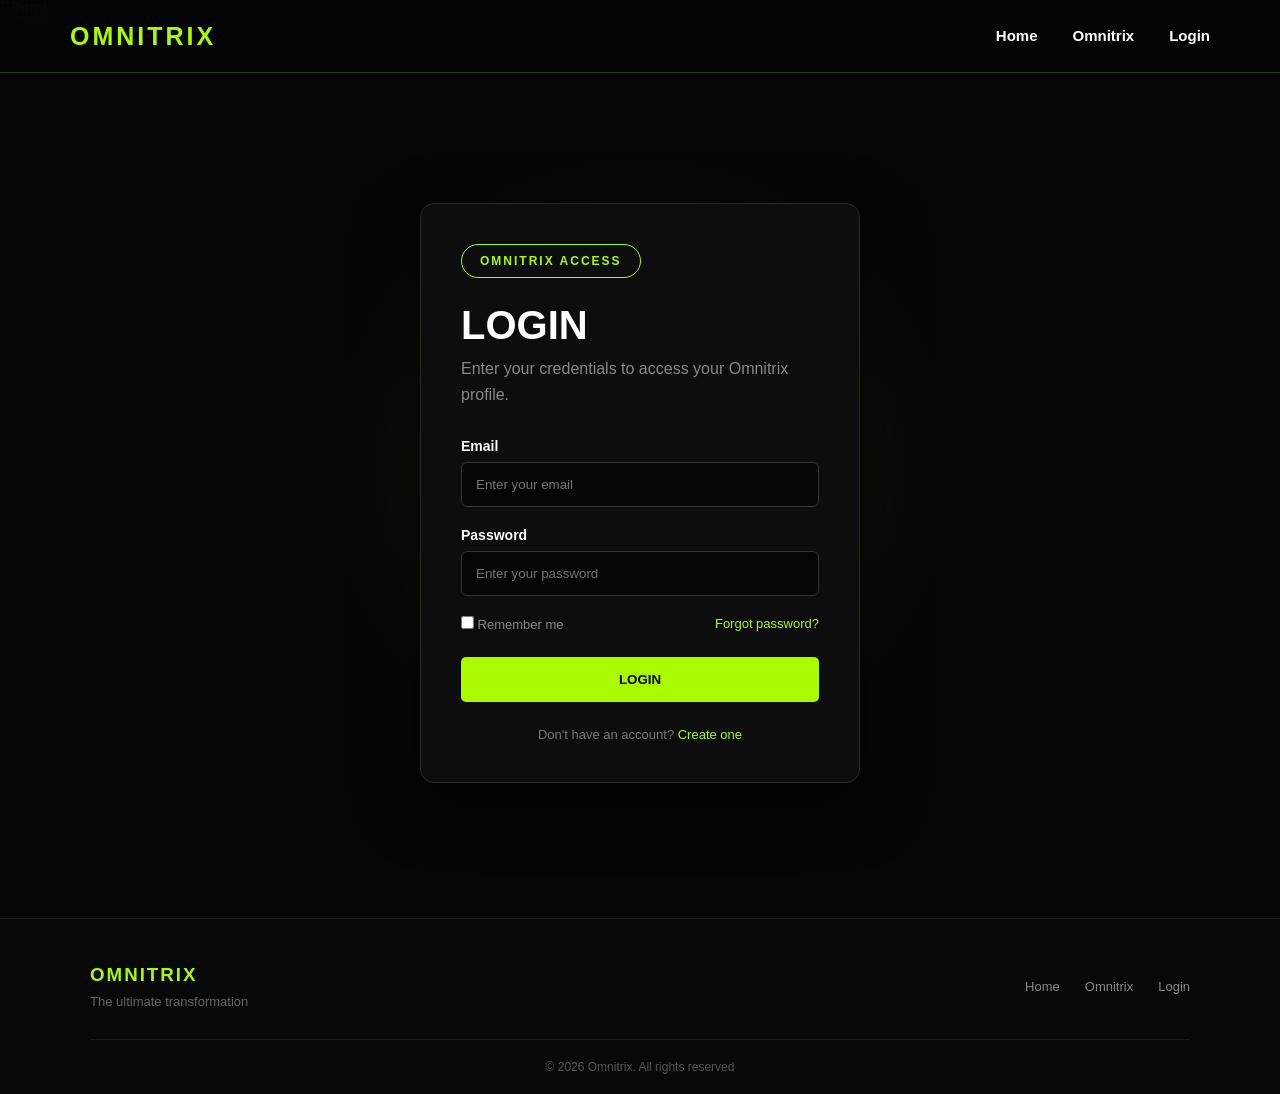
==== login.html @ 634e3bc7 "Initial_State" ====
```html
<!doctype html>
<html lang="en">
  <head>
    <meta charset="UTF-8" />

    <meta name="viewport" content="width=device-width, initial-scale=1.0" />

    <title>Omnitrix | Login</title>

    <link rel="stylesheet" href="./src/site.css" />
  </head>

  <body>
    <header class="site-nav">
      <div class="nav-container">
        <a href="index.html" class="logo"> OMNITRIX </a>

        <nav>
          <ul class="nav-links">
            <li>
              <a href="./index.html"> Home </a>
            </li>

            <li>
              <a href="Omnitrix.html"> Omnitrix </a>
            </li>

            <li>
              <a href="login.html"> Login </a>
            </li>
          </ul>
        </nav>
      </div>
    </header>
    <main>
      <section class="login-section">
        <div class="login-box">
          <span class="hero-badge"> OMNITRIX ACCESS </span>

          <h1>LOGIN</h1>

          <p>Enter your credentials to access your Omnitrix profile.</p>

          <form>
            <div class="form-group">
              <label for="email"> Email </label>

              <input
                type="email"
                id="email"
                placeholder="Enter your email"
                required
              />
            </div>

            <div class="form-group">
              <label for="password"> Password </label>

              <input
                type="password"
                id="password"
                placeholder="Enter your password"
                required
              />
            </div>

            <div class="form-options">
              <label>
                <input type="checkbox" />

                Remember me
              </label>

              <a href="#"> Forgot password? </a>
            </div>

            <button type="submit" class="login-button">LOGIN</button>

            <p class="register-text">
              Don't have an account?

              <a href="#"> Create one </a>
            </p>
          </form>
        </div>
      </section>
    </main>
    <footer class="site-footer">
      <div class="footer-container">
        <div>
          <h3>OMNITRIX</h3>
          <p>The ultimate transformation</p>
        </div>
        <div class="footer-links">
          <a href="index.html"> Home </a>

          <a href="Omnitrix.html"> Omnitrix </a>

          <a href="login.html"> Login </a>
        </div>
      </div>
      <div class="copyright">&copy; 2026 Omnitrix. All rights reserved</div>
    </footer>
  </body>
</html>
---- src/site.css ----
* {
  margin: 0;
  padding: 0;
  box-sizing: border-box;
}

html {
  scroll-behavior: smooth;
}

body {
  font-family: Arial, Helvetica, sans-serif;
  background: #050505;
  color: white;
}

a {
  text-decoration: none;
  color: inherit;
}

:root {
  --green: rgb(171, 251, 0);
  --black: #050505;
  --dark: #0b0b0b;
  --panel: #111111;
  --border: #292929;
  --text: #ffffff;
  --muted: #999999;
}

.site-nav {
  position: fixed;
  top: 0;
  left: 0;
  width: 100%;
  z-index: 1000;
  background: rgba(5, 5, 5, 0.95);
  border-bottom: 1px solid rgba(171, 251, 0, 0.25);
  backdrop-filter: blur(10px);
}

.nav-container {
  width: min(1200px, 100%);
  min-height: 72px;
  margin: auto;
  padding: 0 30px;
  display: flex;
  align-items: center;
  justify-content: space-between;
}

.logo {
  color: var(--green);
  font-size: 25px;
  font-weight: 900;
  letter-spacing: 3px;
  transition: 0.2s;
  text-decoration: none;
}

.logo:hover {
  color: white;
}

.nav-links {
  display: flex;
  align-items: center;
  gap: 35px;
  list-style: none;
  margin: 0;
}

.nav-links a {
  color: white;
  font-size: 15px;
  font-weight: 700;
  position: relative;
  transition: 0.2s;
  text-decoration: none;
}

.nav-links a:hover,
.nav-links a.active {
  color: var(--green);
}

.nav-links a:hover::after,
.nav-links a.active::after {
  width: 100%;
}
.hero {
  min-height: 100vh;
  display: flex;
  align-items: center;
  justify-content: center;
  text-align: center;
  padding: 120px 25px 80px;
  background: radial-gradient(
    circle at center,
    rgba(171, 251, 0, 0.14),
    transparent 45%
  );
}

.hero-content {
  max-width: 850px;
}

.hero-badge {
  display: inline-block;
  color: var(--green);
  border: 1px solid var(--green);
  border-radius: 30px;
  padding: 9px 18px;
  font-size: 12px;
  font-weight: 800;
  letter-spacing: 2px;
  margin-bottom: 25px;
}

.hero h1 {
  font-size: clamp(48px, 8vw, 90px);
  line-height: 0.95;
  margin-bottom: 25px;
  font-weight: 900;
}

.hero h1 span,
.hero-content h1 span {
  color: var(--green);
}

.hero p {
  max-width: 680px;
  margin: auto;
  color: #bbbbbb;
  line-height: 1.8;
  font-size: 17px;
}

.hero-buttons {
  margin-top: 35px;
}

.main-button,
.outline-button {
  display: inline-block;
  padding: 15px 28px;
  margin: 5px;
  border-radius: 5px;
  font-weight: 900;
  transition: 0.2s;
}

.main-button {
  background: var(--green);
  color: black;
}

.main-button:hover {
  color: black;
  transform: translateY(-3px);
  box-shadow: 0 10px 30px rgba(171, 251, 0, 0.25);
}

.outline-button {
  color: var(--green);
  border: 1px solid var(--green);
}

.outline-button:hover {
  background: var(--green);
  color: black;
}

.section {
  width: min(1100px, 100%);
  margin: auto;
  padding: 100px 25px;
}

.section-heading {
  text-align: center;
  margin-bottom: 55px;
}

.section-heading span,
.small-title {
  color: var(--green);
  font-size: 13px;
  font-weight: 900;
  letter-spacing: 3px;
}

.section-heading h2 {
  font-size: 45px;
  margin: 10px 0 15px;
}

.section-heading p {
  color: var(--muted);
}

.feature-grid {
  display: grid;
  grid-template-columns: repeat(3, 1fr);
  gap: 22px;
}

.feature-card {
  background: var(--panel);
  border: 1px solid var(--border);
  border-radius: 12px;
  padding: 32px;
  transition: 0.25s;
}

.feature-card:hover {
  border-color: var(--green);
  transform: translateY(-5px);
}

.feature-card h3 {
  color: var(--green);
  margin-bottom: 15px;
}

.feature-card p {
  color: #999999;
  line-height: 1.7;
}

.feature-icon {
  color: var(--green);
  font-size: 14px;
  font-weight: 900;
  margin-bottom: 25px;
}

.cta-section {
  text-align: center;
  padding: 100px 25px;
  background: linear-gradient(rgba(171, 251, 0, 0.06), rgba(171, 251, 0, 0.02));
  border-top: 1px solid #1d1d1d;
  border-bottom: 1px solid #1d1d1d;
}

.cta-section h2 {
  font-size: 50px;
  margin-bottom: 15px;
}

.cta-section h2 span {
  color: var(--green);
}

.cta-section p {
  color: var(--muted);
  margin-bottom: 25px;
}

.about-hero {
  min-height: 65vh;
  display: flex;
  align-items: center;
  justify-content: center;
  text-align: center;
  padding: 130px 25px 70px;

  background: radial-gradient(
    circle at center,
    rgba(171, 251, 0, 0.12),
    transparent 45%
  );
}

.about-content {
  max-width: 850px;
}

.about-content h1 {
  font-size: clamp(50px, 8vw, 85px);
  line-height: 1;
  margin-bottom: 25px;
}

.about-content h1 span {
  color: var(--green);
}

.about-content p {
  color: #aaaaaa;
  line-height: 1.8;
  font-size: 17px;
}


.about-grid {
  display: grid;
  grid-template-columns:
    1.1fr
    0.9fr;

  gap: 70px;
  align-items: center;
}

.about-text h2 {
  font-size: 48px;
  line-height: 1.05;
  margin: 15px 0 25px;
}

.about-text h2 span {
  color: var(--green);
}

.about-text p {
  color: #999999;
  line-height: 1.8;
  margin-bottom: 20px;
}


.stats-grid {
  display: grid;
  grid-template-columns: repeat(2, 1fr);
  gap: 15px;
}

.stat-card {
  background: var(--panel);
  border: 1px solid var(--border);
  border-radius: 10px;
  padding: 30px;
  min-height: 140px;
  display: flex;
  flex-direction: column;
  justify-content: center;
}

.stat-card strong {
  color: var(--green);
  font-size: 42px;
  margin-bottom: 5px;
}

.stat-card span {
  color: #999999;
  font-size: 14px;
}



.dark-section {
  max-width: none;
  background: #090909;
}

.dark-section .feature-grid {
  width: min(1100px, 100%);
  margin: auto;
  grid-template-columns: repeat(4, 1fr);
}



.login-section {
  min-height: 100vh;
  display: flex;
  align-items: center;
  justify-content: center;
  padding: 120px 20px 70px;
  background: radial-gradient(
    circle at center,
    rgba(171, 251, 0, 0.12),
    transparent 40%
  );
}

.login-box {
  width: min(440px, 100%);
  background: #0d0d0d;
  border: 1px solid #292929;
  border-radius: 14px;
  padding: 40px;
  box-shadow: 0 20px 60px rgba(0, 0, 0, 0.5);
}

.login-box h1 {
  font-size: 40px;
  margin-bottom: 8px;
}

.login-box > p {
  color: #888888;
  line-height: 1.6;
  margin-bottom: 30px;
}


.form-group {
  margin-bottom: 20px;
}

.form-group label {
  display: block;
  font-size: 14px;
  font-weight: 700;
  margin-bottom: 8px;
}

.form-group input {
  width: 100%;
  padding: 14px;
  background: #050505;
  border: 1px solid #333333;
  border-radius: 6px;
  color: white;
  outline: none;
}

.form-group input:focus {
  border-color: var(--green);
  box-shadow: 0 0 0 2px rgba(171, 251, 0, 0.08);
}

.form-options {
  display: flex;
  justify-content: space-between;
  align-items: center;
  margin: 5px 0 25px;
  font-size: 13px;
  color: #888888;
}

.form-options input {
  accent-color: var(--green);
}

.form-options a {
  color: var(--green);
}


.login-button {
  width: 100%;
  padding: 15px;
  border: none;
  border-radius: 5px;
  background: var(--green);
  color: black;
  font-weight: 900;
  cursor: pointer;
  transition: 0.2s;
}

.login-button:hover {
  transform: translateY(-2px);
  box-shadow: 0 10px 25px rgba(171, 251, 0, 0.2);
}

.register-text {
  text-align: center;
  color: #777777;
  margin-top: 25px;
  font-size: 13px;
}

.register-text a {
  color: var(--green);
}


.site-footer {
  background: #080808;
  border-top: 1px solid #222222;
  padding: 45px 25px 20px;
}

.footer-container {
  width: min(1100px, 100%);
  margin: auto;
  display: flex;
  justify-content: space-between;
  align-items: center;
  gap: 30px;
}

.footer-container h3 {
  color: var(--green);
  letter-spacing: 2px;
  margin-bottom: 8px;
}

.footer-container p {
  color: #666666;
  font-size: 13px;
}

.footer-links {
  display: flex;
  gap: 25px;
}

.footer-links a {
  color: #888888;
  font-size: 13px;
  transition: 0.2s;
  text-decoration: none;
}

.footer-links a:hover {
  color: var(--green);
}

.copyright {
  width: min(1100px, 100%);
  margin: 30px auto 0;
  padding-top: 20px;
  border-top: 1px solid #1c1c1c;
  text-align: center;
  color: #555555;
  font-size: 12px;
}


@media (max-width: 900px) {
  .feature-grid {
    grid-template-columns: 1fr 1fr;
  }

  .about-grid {
    grid-template-columns: 1fr;
  }

  .dark-section .feature-grid {
    grid-template-columns: 1fr 1fr;
  }
}

@media (max-width: 650px) {
  .nav-container {
    min-height: 65px;

    padding: 0 15px;
  }

  .logo {
    font-size: 18px;

    letter-spacing: 2px;
  }

  .nav-links {
    gap: 12px;
  }

  .nav-links a {
    font-size: 11px;
  }

  .hero {
    padding-top: 100px;
  }

  .hero h1 {
    font-size: 48px;
  }

  .section-heading h2 {
    font-size: 35px;
  }

  .feature-grid {
    grid-template-columns: 1fr;
  }

  .dark-section .feature-grid {
    grid-template-columns: 1fr;
  }

  .stats-grid {
    grid-template-columns: 1fr 1fr;
  }

  .about-text h2 {
    font-size: 38px;
  }

  .cta-section h2 {
    font-size: 38px;
  }

  .footer-container {
    flex-direction: column;

    text-align: center;
  }

  .footer-links {
    flex-wrap: wrap;

    justify-content: center;
  }
}

@media (max-width: 430px) {
  .nav-links {
    gap: 8px;
  }

  .nav-links a {
    font-size: 10px;
  }

  .stats-grid {
    grid-template-columns: 1fr;
  }

  .login-box {
    padding: 28px 20px;
  }
}
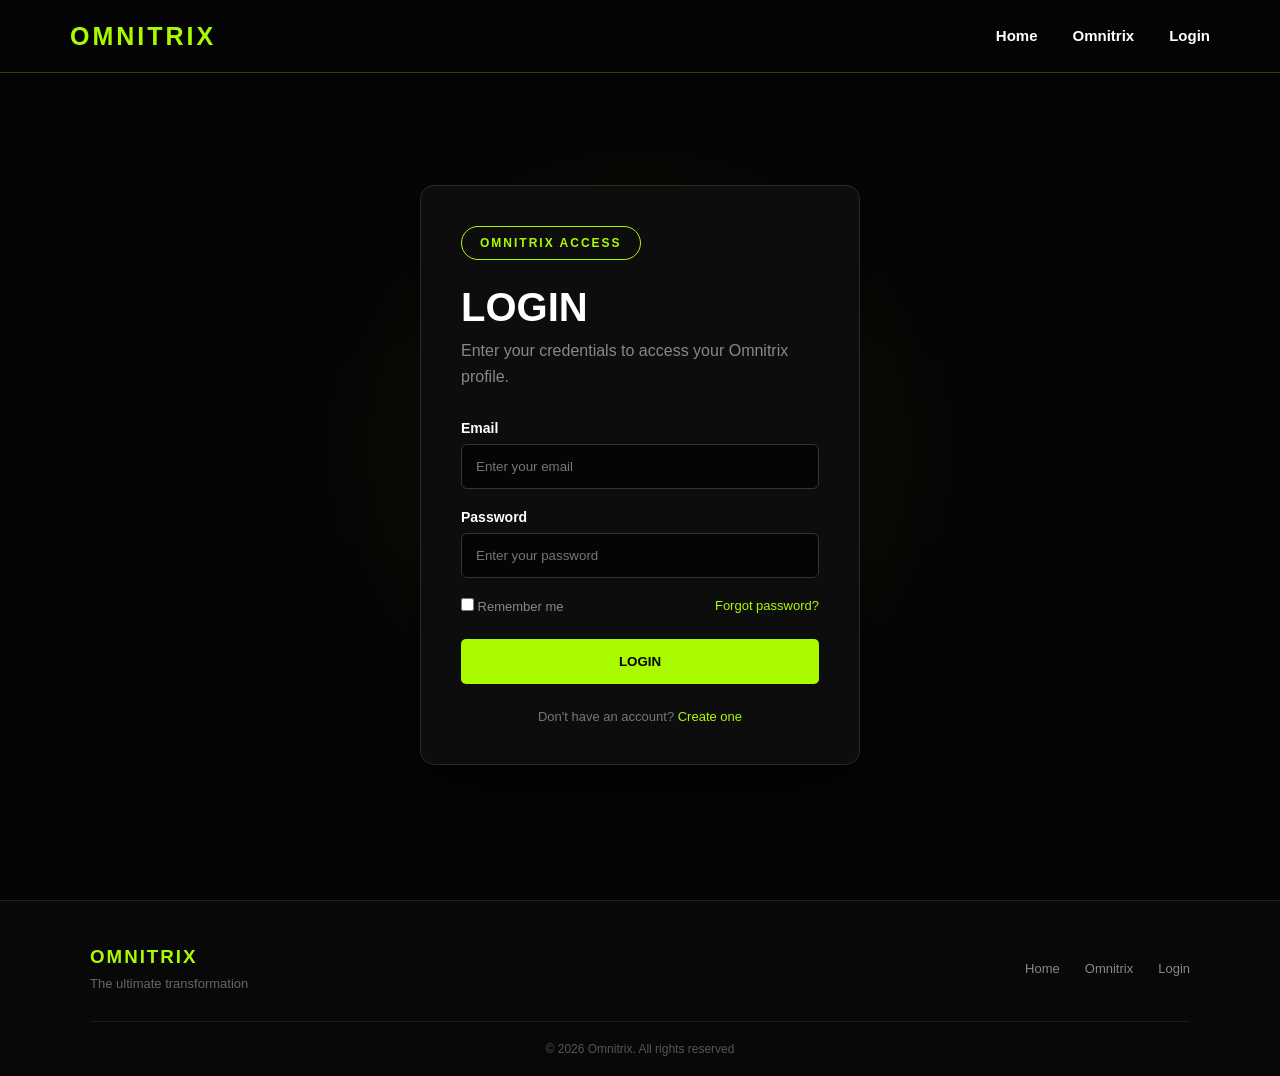
==== commit 80d77b08: "WayBig_Fix" ====
--- a/login.html
+++ b/login.html
@@ -1,4 +1,3 @@
-```html
 <!doctype html>
 <html lang="en">
   <head>
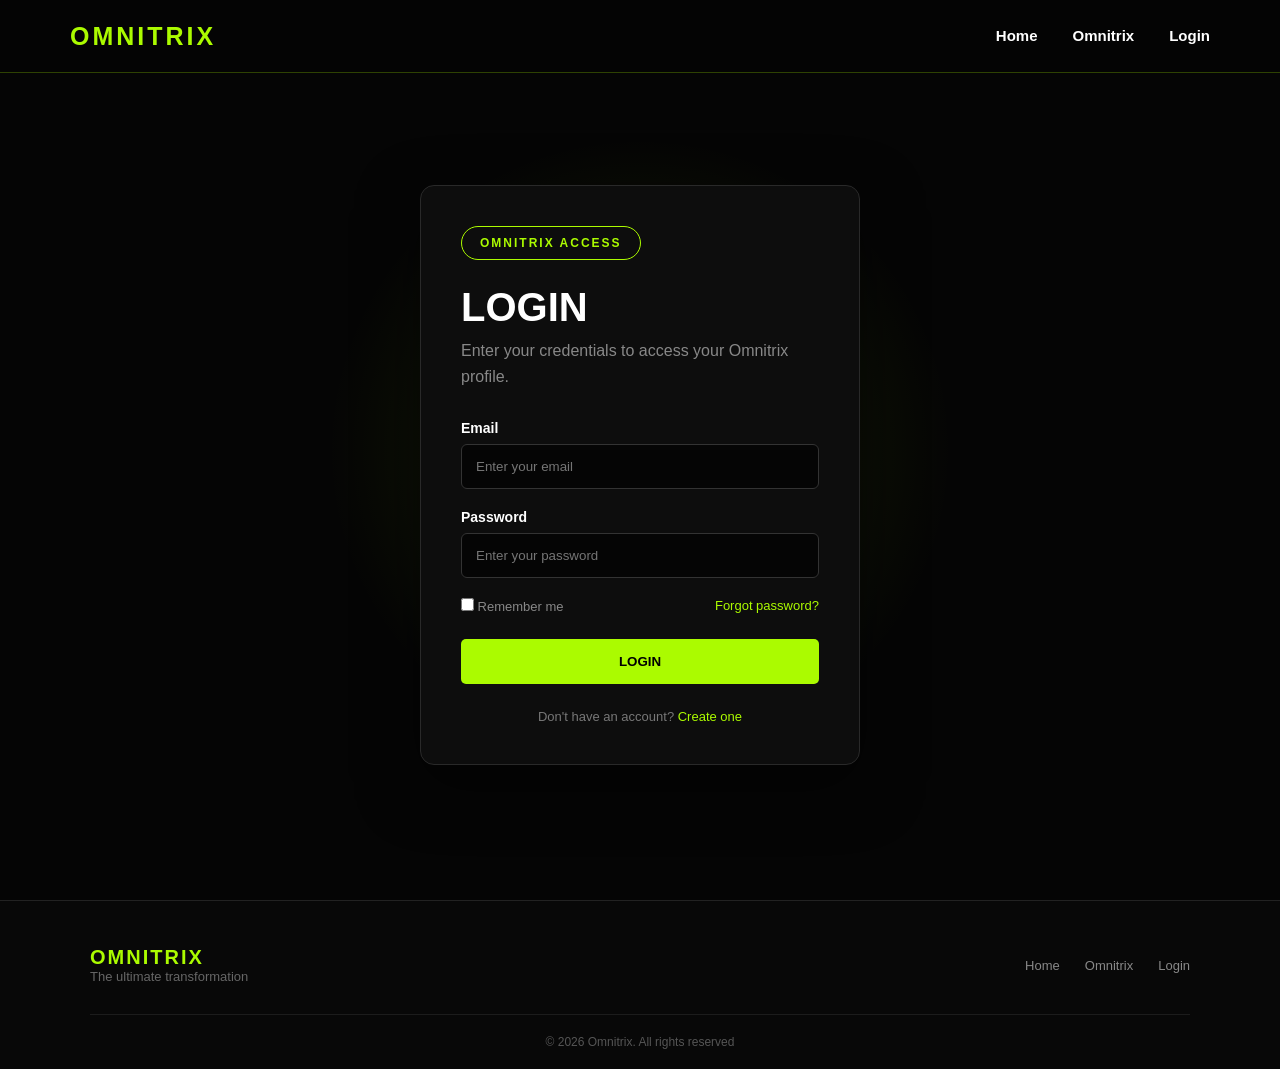
==== commit 7b041f4c: "Animationzz" ====
--- a/login.html
+++ b/login.html
@@ -88,7 +88,9 @@
     <footer class="site-footer">
       <div class="footer-container">
         <div>
-          <h3>OMNITRIX</h3>
+          <a href="./index.html" class="footer-logo">          
+            OMNITRIX
+          </a>
           <p>The ultimate transformation</p>
         </div>
         <div class="footer-links">
--- a/src/site.css
+++ b/src/site.css
@@ -27,6 +27,13 @@
   --border: #292929;
   --text: #ffffff;
   --muted: #999999;
+}
+.text-green {
+  color: var(--green);
+}
+.bg-green{
+    background-color: rgb(105, 251, 0);
+
 }
 
 .site-nav {
@@ -89,19 +96,7 @@
 .nav-links a.active::after {
   width: 100%;
 }
-.hero {
-  min-height: 100vh;
-  display: flex;
-  align-items: center;
-  justify-content: center;
-  text-align: center;
-  padding: 120px 25px 80px;
-  background: radial-gradient(
-    circle at center,
-    rgba(171, 251, 0, 0.14),
-    transparent 45%
-  );
-}
+
 
 .hero-content {
   max-width: 850px;
@@ -119,25 +114,10 @@
   margin-bottom: 25px;
 }
 
-.hero h1 {
-  font-size: clamp(48px, 8vw, 90px);
-  line-height: 0.95;
-  margin-bottom: 25px;
-  font-weight: 900;
-}
-
-.hero h1 span,
 .hero-content h1 span {
   color: var(--green);
 }
 
-.hero p {
-  max-width: 680px;
-  margin: auto;
-  color: #bbbbbb;
-  line-height: 1.8;
-  font-size: 17px;
-}
 
 .hero-buttons {
   margin-top: 35px;
@@ -155,13 +135,16 @@
 
 .main-button {
   background: var(--green);
+  padding: 10px;
   color: black;
+  border: none;
+  border-radius: 5px;
 }
 
 .main-button:hover {
   color: black;
   transform: translateY(-3px);
-  box-shadow: 0 10px 30px rgba(171, 251, 0, 0.25);
+  box-shadow: 0 8px 30px rgba(171, 251, 0, 0.25);
 }
 
 .outline-button {
@@ -338,6 +321,7 @@
   display: flex;
   flex-direction: column;
   justify-content: center;
+  transition: 0.25s;
 }
 
 .stat-card strong {
@@ -351,7 +335,11 @@
   font-size: 14px;
 }
 
-
+.stat-card:hover {
+  border-color: rgba(171, 251, 0, 0.25);
+  box-shadow: 0px 0px 8px rgba(171, 251, 0, 0.25);
+  transform: translateY(-5px);
+}
 
 .dark-section {
   max-width: none;
@@ -488,10 +476,14 @@
   gap: 30px;
 }
 
-.footer-container h3 {
+.footer-logo {
   color: var(--green);
   letter-spacing: 2px;
   margin-bottom: 8px;
+  text-decoration: none;
+  font-weight: bold;
+  font-size: 20px;
+
 }
 
 .footer-container p {
@@ -502,6 +494,7 @@
 .footer-links {
   display: flex;
   gap: 25px;
+  
 }
 
 .footer-links a {
@@ -611,9 +604,6 @@
     gap: 8px;
   }
 
-  .nav-links a {
-    font-size: 10px;
-  }
 
   .stats-grid {
     grid-template-columns: 1fr;
